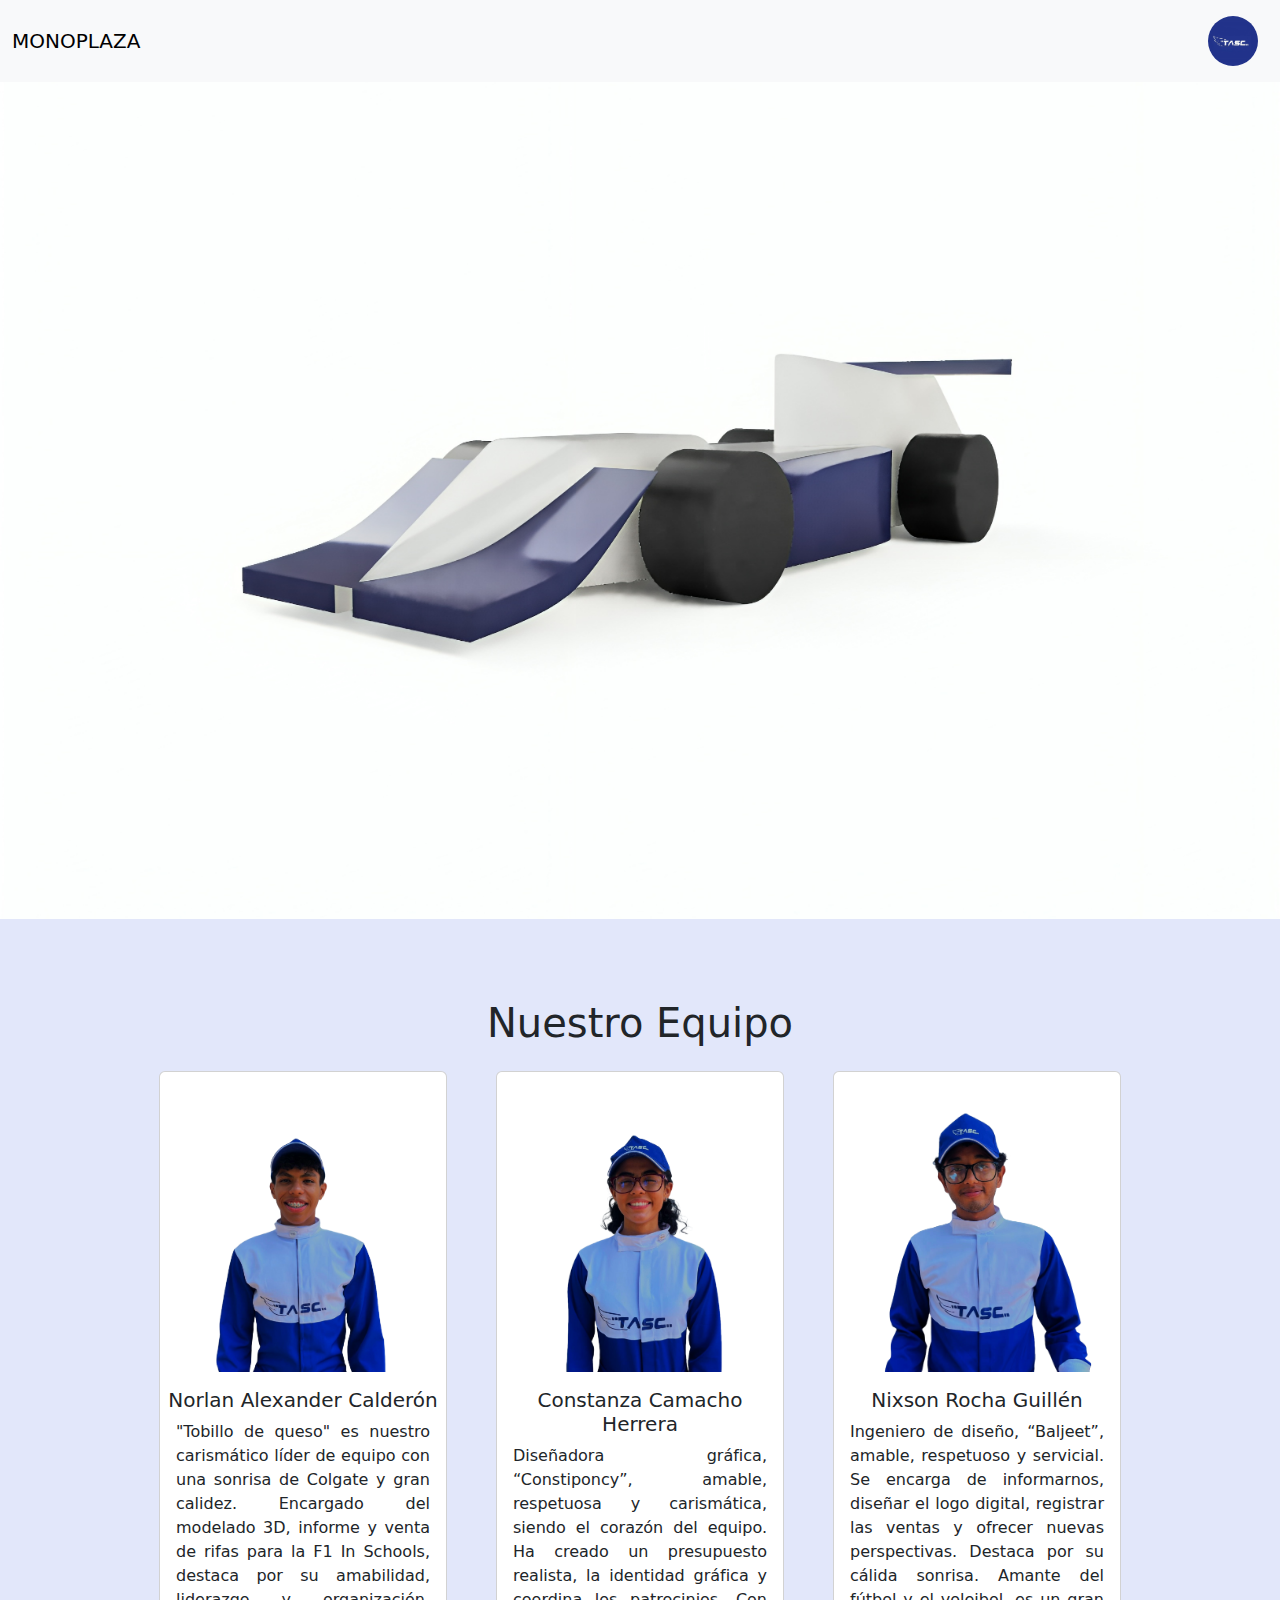
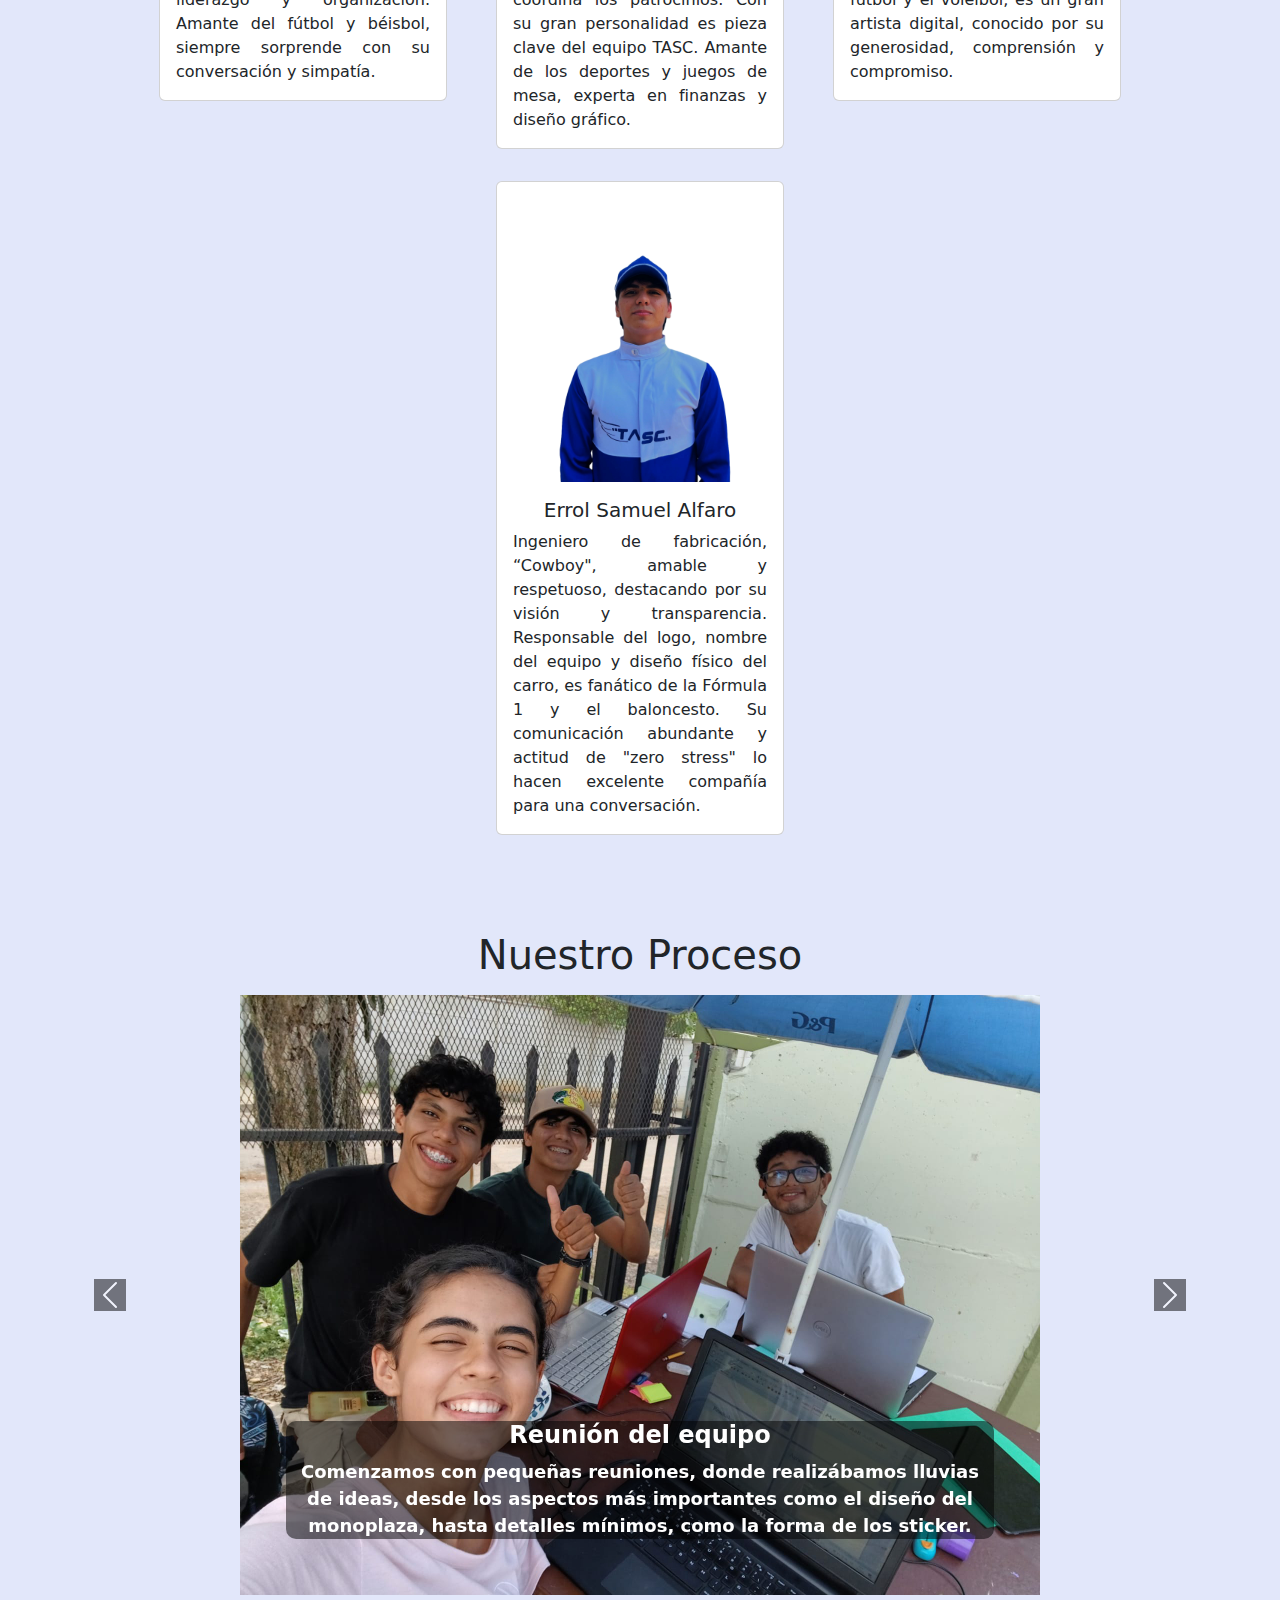
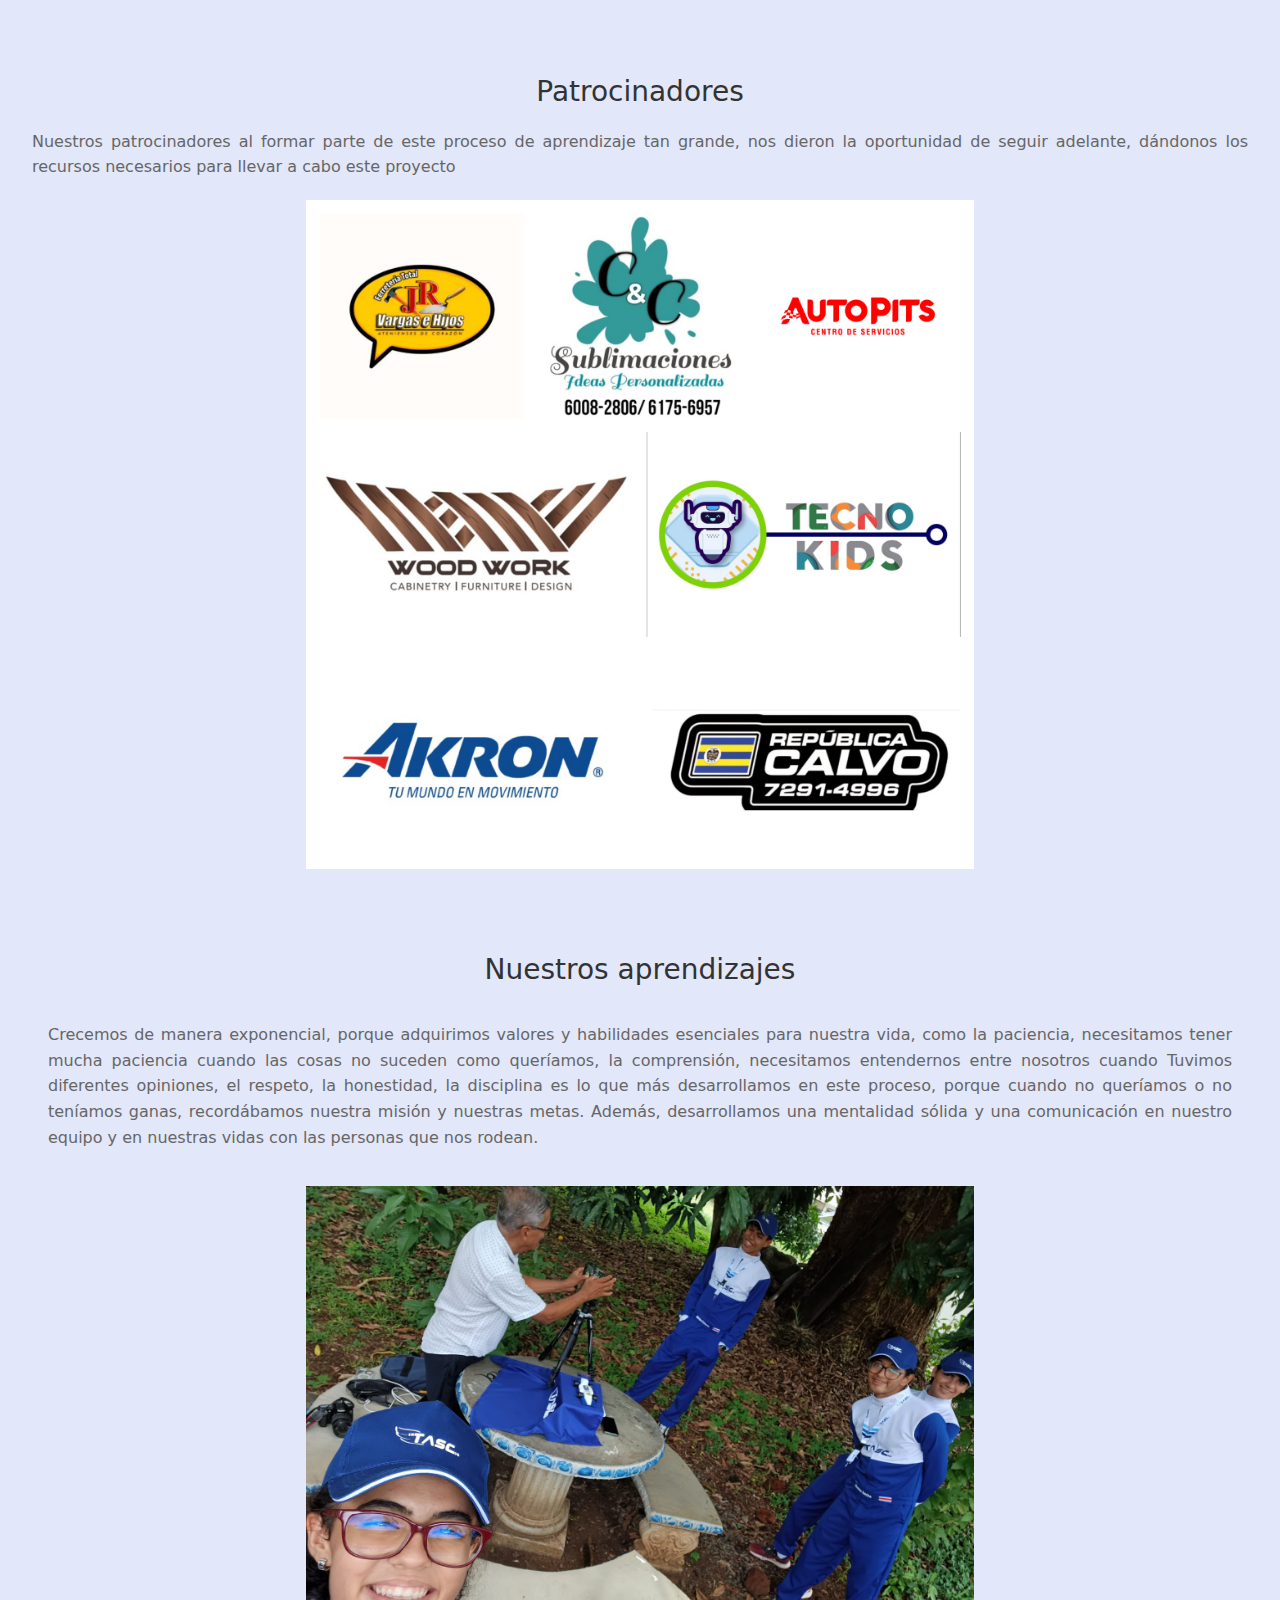
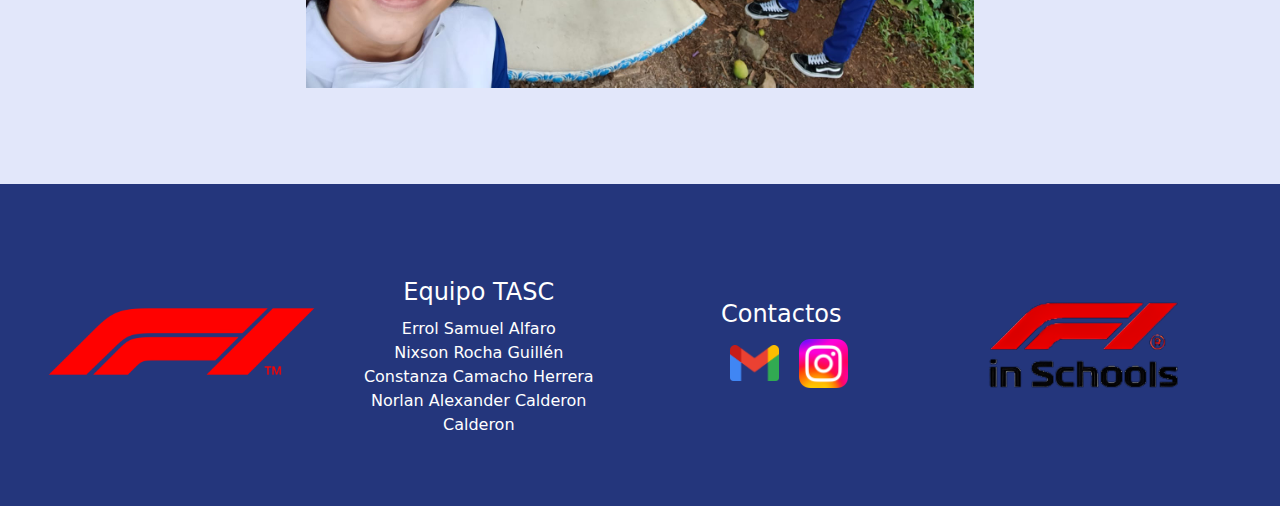
==== index.html @ fb1535e4 "Add files via upload" ====
<!DOCTYPE html>
<html lang="es">
	<head>
		<meta charset="UTF-8" />
		<meta name="viewport" content="width=device-width, initial-scale=1.0" />
		<title>TASC F1</title>
		<link rel="shortcut icon" href="img/WhatsApp_Image_2024-05-23_at_6.12.02_PM-transformed.jpeg" type="image/x-icon">
		<link rel="stylesheet" href="css/index.css" />
		<link rel="stylesheet"
			href="https://cdn.jsdelivr.net/npm/bootstrap@5.3.3/dist/css/bootstrap.min.css" />
	</head>
	<body>
		<nav class="navbar navbar-expand-lg bg-body-tertiary">
			<div class="container-fluid">
				<!-- <a class="navbar-brand" href="index.html">INICIO</a> -->
				<a class="navbar-brand" aria-current="page"
								href="monoplaza.html">MONOPLAZA</a>
				<button class="navbar-toggler" type="button" data-bs-toggle="collapse"
					data-bs-target="#navbarText" aria-controls="navbarText"
					aria-expanded="false" aria-label="Toggle navigation">
					<span class="navbar-toggler-icon"></span>
				</button>
				<div class="collapse navbar-collapse" id="navbarText">
					<ul class="navbar-nav me-auto mb-2 mb-lg-0">
						<li class="nav-item">
							
						</li>
					</ul>
					<ul class="navbar-nav me-auto mb-2 mb-lg-0"></ul>
					<span class="navbar-text">
						<img src="img/WhatsApp_Image_2024-05-23_at_6.12.02_PM-transformed.jpeg" alt="Logo" class="navbar-logo" />
						
					</span>
				</div>
			</div>
		</nav>

		<section class="boxin" id="boxin">
			<div class="box_hero">
			</div>
		</section>

		<h1 class="team">Nuestro Equipo</h1>

		<div class="grid text-center">
			<div class="g-col-4">
				<div class="card">
					<img src="img/NA.Calderon.png" class="card-img-top" alt="..." />
					<h5 class="card-title">Norlan Alexander Calderón</h5>
					<div class="card-body">
						<p class="card-text">
							"Tobillo de queso" es nuestro carismático líder de equipo con una sonrisa
							de Colgate y gran calidez. Encargado del modelado 3D, informe y venta de
							rifas para la F1 In Schools, destaca por su amabilidad, liderazgo
							y organización. Amante del fútbol y béisbol, siempre sorprende con su
							conversación y simpatía.
						</p>
					</div>
				</div>
			</div>
			<div class="g-col-4">
				<div class="card">
					<img src="img/C.Camacho.png" class="card-img-top" alt="..." />
					<h5 class="card-title">Constanza Camacho Herrera</h5>
					<div class="card-body">
						<p class="card-text">
							Diseñadora gráfica, “Constiponcy”, amable, respetuosa y carismática,
							siendo el corazón del equipo. Ha creado un presupuesto realista, la
							identidad gráfica y coordina los patrocinios. Con su gran personalidad es
							pieza clave del equipo TASC. Amante de los deportes y juegos de mesa,
							experta en finanzas y diseño gráfico.
						</p>
					</div>
				</div>
			</div>
			<div class="g-col-4">
				<div class="card">
					<img src="img/N.Rocha.png" class="card-img-top" alt="..." />
					<h5 class="card-title">Nixson Rocha Guillén</h5>
					<div class="card-body">
						<p class="card-text">
							Ingeniero de diseño, “Baljeet”, amable, respetuoso y servicial. Se
							encarga de informarnos, diseñar el logo digital, registrar las ventas y
							ofrecer nuevas perspectivas. Destaca por su cálida sonrisa. Amante del
							fútbol y el voleibol, es un gran artista digital, conocido por su
							generosidad, comprensión y compromiso.
						</p>
					</div>
				</div>
			</div>
			<div class="g-col-4">
				<div class="card">
					<img src="img/E.S.Alfaro.png" class="card-img-top" alt="..." />
					<h5 class="card-title">Errol Samuel Alfaro</h5>
					<div class="card-body">
						<p class="card-text">
							Ingeniero de fabricación, “Cowboy", amable y respetuoso, destacando por
							su visión y transparencia. Responsable del logo, nombre del equipo y
							diseño físico del carro, es fanático de la Fórmula 1 y el baloncesto.
							Su comunicación abundante y actitud de "zero stress" lo hacen excelente
							compañía para una conversación.
						</p>
					</div>
				</div>
			</div>
		</div>

		<h1 class="team">Nuestro Proceso</h1>

		<div id="carouselExampleCaptions" class="carousel slide">
			<div class="carousel-inner">
				<div class="carousel-item active">
					<img src="./img/Reunión dele quipo.jpeg" class="d-block w-100" alt="..." />
					<div class="carousel-caption d-none d-md-block">
						<div class="carru">
							<h5 class="center">Reunión del equipo</h5>
							<p class="center">
								Comenzamos con pequeñas reuniones, donde realizábamos lluvias de ideas,
								desde los aspectos más importantes como el diseño del monoplaza, hasta
								detalles mínimos, como la forma de los sticker.
							</p>
						</div>
					</div>
				</div>
				<div class="carousel-item">
					<img src="./img/Boceto a lápiz.jpeg" class="d-block w-100" alt="..." />
					<div class="carousel-caption d-none d-md-block">
						<div class="carru">
							<h5 class="center">Bocetos</h5>
							<p class="center">
								Luego de tener la mayoría de los detalles cubiertos, comenzamos a
								desarrollar bocetos de nuestro posible monoplaza, siempre siguiendo la
								mayor aerodinámica posible y lo logramos gracias al principio de
								Bernoulli.
							</p>
						</div>
					</div>
				</div>
				<div class="carousel-item">
					<img src="./img/monopla.png" class="d-block w-100"
						alt="..." />
					<div class="carousel-caption d-none d-md-block">
						<div class="carru">
							<h5 class="center">Modelado del monoplaza</h5>
							<p class="center">
								El monoplaza comenzó con un boceto basado en principios de aerodinámica,
								mecánica de fluidos y diseño de monoplazas de F1. Tras una investigación
								exhaustiva, se creó un diseño 3D en AutoDesk por ser la opción
								más económica. Con el diseño listo, se estudió el material y se decidió
								lijar el vehículo para un acabado seguro y de calidad, a pesar del
								tiempo que este proceso requiere.
							</p>
						</div>
					</div>
				</div>
			</div>
			<button class="carousel-control-prev" type="button"
				data-bs-target="#carouselExampleCaptions" data-bs-slide="prev">
				<span class="carousel-control-prev-icon" aria-hidden="true"></span>
				<span class="visually-hidden">Previous</span>
			</button>
			<button class="carousel-control-next" type="button"
				data-bs-target="#carouselExampleCaptions" data-bs-slide="next">
				<span class="carousel-control-next-icon" aria-hidden="true"></span>
				<span class="visually-hidden">Next</span>
			</button>
		</div>

		<div class="texto-carrusel">
			<h3 class="center">Reunión del equipo</h3>
			<p class="justify">Comenzamos con pequeñas reuniones, donde realizábamos
				lluvias de ideas, desde los aspectos más importantes como el diseño del
				monoplaza, hasta detalles mínimos, como la forma de los sticker.</p>

			<h3 class="center">Bocetos</h3>
			<p class="justify">
				Luego de tener la mayoría de los detalles cubiertos, comenzamos a
				desarrollar bocetos de nuestro posible monoplaza, siempre siguiendo la mayor
				aerodinámica posible y lo logramos gracias al principio de Bernoulli
			</p>

			<h3 class="center">Modelado del monoplaza</h3>
			<p class="justify">
				El monoplaza empezó con un boceto de lo que creíamos que podíamos
				implementar para el diseño del mismo, en base a una ardua investigación de
				los principios de aerodinámica, mecánica de fluidos y monoplazas de la
				fórmula 1,
				ya teniendo el conocimiento y el boceto claro, sigue la parte en diseño en
				3D que se realizo en el software de AutoDesk ya que era la mejor opción para
				nuestro presupuesto, teniendo el diseño en 3D, estábamos listos para
				moldear el vehículo, aunque primero había que hacer un estudio del material
				y saber que podíamos usar para su elaboración y coincidimos que lo mejor
				sería lijarlo en su totalidad a pesar de ser un proceso más tardado era
				mucho más seguro y con un mejor acabado.
			</p>
		</div>

		<div class="contenido">
			<h1>Patrocinadores</h1>
			<p>Nuestros patrocinadores al formar parte de este proceso de aprendizaje tan
				grande, nos dieron la oportunidad de seguir adelante, dándonos los recursos
				necesarios para llevar a cabo este proyecto</p>
			<img src="img/BeFunky-collage (1).png" alt />

			<h1 class="espacio">Nuestros aprendizajes</h1>
			<p class="justify">
				Crecemos de manera exponencial, porque adquirimos valores y habilidades
				esenciales para nuestra vida, como la paciencia, necesitamos tener mucha
				paciencia cuando las cosas no suceden como queríamos, la comprensión,
				necesitamos entendernos entre nosotros cuando Tuvimos diferentes opiniones,
				el respeto, la honestidad, la disciplina es lo que más desarrollamos en este
				proceso, porque cuando no queríamos o no teníamos ganas, recordábamos
				nuestra misión y nuestras metas. Además, desarrollamos una mentalidad sólida
				y una comunicación en nuestro equipo y en nuestras vidas con las personas
				que nos rodean.
			</p>
			<img src="img/Foto para la parte de los aprendizajes.jpeg" alt />
		</div>

		<div class="espacio"></div>

		<footer id="footer">
			<div class="footer-container">
				<div class="logo-column">
					<img src="img/f1-red-800px.avif" alt="Logo" />
				</div>
				<div class="info-column">
					<h4 class="abajo">Equipo TASC</h4>
					<ul>
						<div class="center1">
							Errol Samuel Alfaro <br />
							Nixson Rocha Guillén <br />
							Constanza Camacho Herrera <br />
							Norlan Alexander Calderon Calderon <br />
						</div>
					</ul>
				</div>
				<div class="services-column">
					<h4 class="abajo">Contactos</h4>
					<ul>
						<div class="center1">
							<a href="mailto:tascompeticion@gmail.com" class="no-hover"><img src="img/Gmail_icon_(2020).svg.png" alt=""></a>
								<a class="instagram" href="https://www.instagram.com/tasc_team_f1?utm_source=ig_web_button_share_sheet&igsh=ZDNlZDc0MzIxNw==" target="_blank" rel="noopener noreferrer"> <img src="img/Instagram_logo_2022.svg.png" alt=""></a>
						</div>
					</ul>
				</div>
				<div class="logo-column logo2">
					<img src="img/F1-in-Schools-Stretch-Black-scaled-e1608034793347.png"
						alt="Logo" id="logoImagen" />
				</div>
			</div>
		</footer>

		<script src="js/index.js"></script>
		<script
			src="https://cdn.jsdelivr.net/npm/bootstrap@5.3.3/dist/js/bootstrap.bundle.min.js"></script>
	</body>
</html>
---- css/index.css ----
* {
  margin: 0;
  padding: 0;
  box-sizing: border-box;
  text-align: justify;
}

body {
  font-family: Arial, sans-serif;
  margin: 0;
  padding: 0;
  background-color: #cdd5f693 !important;
}
.navbar-logo {
  width: 50px;
  height: auto;
  margin-right: 10px;
  border-radius: 60px;
}


.navbar-text {
  font-size: 16px;
  font-weight: bold;
  color: #333;
}

.titleHero {
  color: white;
  text-align: center;
}

.box_hero {
  width: 100%;
  height: 93vh;
  display: flex;
  flex-direction: column;
  justify-content: center;
  align-items: center;
  background-image: url(../img/Diseño\ en\ digital.png);
  background-position: center;
  background-size: cover;
}

.team {
  text-align: center;
  margin-top: 2em;
}


.card-title {
  text-align: center;
  margin-top: 0.8em;
}

.card-text {
  margin-top: -1em;
}

.carousel-inner {
  width: 100%;
  max-height: 50em;
  overflow: hidden;
}

.carousel-item img {
  height: 43.5em;
  object-fit: contain;
}

.justify {
  text-align: justify !important;
  padding: 1em;
}

.carousel {
  margin: 1em;
  margin-bottom: 5em;
}

.carousel-item img {
  width: 100%; /* Asegura que la imagen ocupe todo el ancho del contenedor */
  height: 600px; /* Establece una altura fija para todas las imágenes */
  object-fit: contain; /* Ajusta la imagen para que cubra el área establecida, manteniendo su relación de aspecto */
}

.carousel-caption {
  max-width: 60%; /* Asegura que la leyenda no sea más ancha que el contenedor */
  padding: 0 20px; /* Añade un poco de relleno para que el texto no toque los bordes */
  margin-left: auto;
  margin-right: auto;
}

.carousel-caption .carru {
  background-color: rgba(
    0,
    0,
    0,
    0.5
  ); /* Añade un fondo semitransparente para mejorar la legibilidad */
  border-radius: 10px; /* Opcional: redondea las esquinas del contenedor del texto */
}

.carousel-caption,
.d-none,
.d-md-block {
  justify-content: center;
}

.carousel-caption h5,
.carousel-caption p {
  font-size: 24px;
  font-weight: bold;
}

.carousel-caption p {
  font-size: 18px;
}

.texto-carrusel {
  margin: 2em 10px 6em 10px;
}

.card {
  margin: 5em 14.5px;
  width: 18rem;
}

.card-img-top {
  width: 100%;
  height: 300px; /* Ajusta la altura según tus necesidades */
  object-fit: contain; /* Asegura que la imagen se recorte sin distorsionar */
}

.carousel-control-next-icon,
.carousel-control-prev-icon {
  background-color: black;
}

.carru {
  background-color: #1818188e;
}

.contenido {
  text-align: center; /* Centra el contenido del div */
  margin: 0 2em;
}

.contenido h1 {
  color: #333; /* Color del texto del título */
  font-size: 28px; /* Tamaño de fuente del título */
  margin-bottom: 20px; /* Espacio inferior para separar el título del párrafo */
  text-align: center;
}

.contenido p {
  color: #666; /* Color del texto del párrafo */
  font-size: 16px; /* Tamaño de fuente del párrafo */
  line-height: 1.6; /* Altura de línea para mejorar la legibilidad */
  text-align: justify;
}

.contenido img {
  max-width: 55%; /* Asegura que las imágenes no sean más anchas que su contenedor */
  display: block; /* Elimina cualquier espacio adicional debajo de las imágenes */
  margin: 20px auto; /* Centra las imágenes horizontalmente con un espacio entre ellas */
}

.espacio {
  margin: 6em 0;
}

.espacio {
  margin-top: 3em;
}

/*Footer*/

#footer {
  background-color: #24367c !important;
}

a > i {
  color: #ffffff;
}

.center1 {
  display: block;
  text-align: center;
  margin-top: 10px;
}

.iconos {
  font-size: 0;
}

.iconos i {
  display: inline-block;
  font-size: 23px;
  margin-right: 13px;
  margin-left: 19px;
}

ul {
  list-style: none;
}

footer {
  padding: 20px;
  background-color: var(--negro);
  color: white;
}

.center1 img {
  width: 4em;
  height: auto;
  margin-left: auto;
  margin-right: auto;
  margin-top: 0;
  padding: 0 0 0 15px;
}

.center1 > a,
.col > .sub1,
.separacion > a {
  color: #ffffff;
}

.center1 > a:hover,
.col > .sub1:hover,
.separacion > a:hover {
  color: var(--verdecito);
  border-bottom: 1px dashed var(--verdecito);
  width: fit-content;
  margin-left: auto;
  margin-right: auto;
  font-weight: bold;
}

.footer-container {
  max-width: 1200px;
  margin: 0 auto;
  display: flex;
  flex-wrap: wrap;
  justify-content: space-between;
}

.logo-column > img {
  margin-left: auto;
  margin-right: auto;
  max-width: 100%;
  width: 100%;
}

.logo-column {
  display: flex;
  flex-wrap: wrap;
  flex-shrink: 0;
}

.logo-column {
  flex: 1 0 200px;
  margin-right: 15px;
}

.info-column,
.services-column,
.contact-column {
  flex: 1 0 200px;
  margin-right: 20px;
  
}

.abajo {
  border-bottom: solid 3px var(--verdecito);
  width: fit-content;
  margin-left: auto;
  margin-right: auto;
}

.info-column ul,
.services-column ul,
.contact-column ul {
  list-style: none;
  padding-left: 0;
}

.info-column h4,
.services-column h4,
.contact-column h4 {
  margin-bottom: 10px;
  text-align: center;
}

.contact-column ul {
  list-style: none;
  padding: 0;
  margin: 0;
}

.center {
  text-align: center;
}

a > i:hover {
  font-size: 30px;
  transition: 0.5s;
}

.contact-column li {
  display: flex;
  flex-direction: row;
  align-items: center;
}

.contact-column li a {
  display: flex;
  align-items: center;
  margin-right: 1rem;
}

.contact-column li i {
  font-size: 1.5rem;
  margin-right: 0.5rem;
}

.contact-column {
  width: 100%;
}

@media (max-width: 600px) {
  .menu-icon {
    display: block;
    width: 24px;
    height: 2px;
    background-color: #000;
    position: relative;
    top: 50%;
    transform: translateY(-50%);
  }

  .menu-icon::before,
  .menu-icon::after {
    content: "";
    display: block;
    width: 24px;
    height: 2px;
    background-color: #000;
    position: absolute;
  }

  .menu-icon::before {
    top: -6px;
  }

  .menu-icon::after {
    bottom: -6px;
  }

  .menu-toggle {
    display: flex;
    align-items: center;
  }
}

.grid {
  display: flex;
  flex-wrap: wrap;
  justify-content: center;
}

.g-col-4 {
  flex-basis: calc(25% - 20px);
  margin: -4em 10px;
}

@media (max-width: 700px) {
  .box_hero {
    background-image: url(../img/file\ \(1\).png);
    background-size: contain;
    background-repeat: no-repeat;
  }
}

.carousel-caption {
  text-align: center;
}

@media (max-width: 767px) {
  .carousel-caption {
    position: static;
    width: auto;
    text-align: center;
    padding: 10px;
  }

  .carousel-caption h5,
  .carousel-caption p {
    display: block;
    text-align: center;
  }
}

@media (min-width: 492px) and (max-width: 700px) {
  .services-column {
    margin-top: 12%;
  }
  .info-column {
    margin-top: 15%;
  }
}

@media (min-width: 701px) and (max-width: 711px) {
  .info-column {
    margin-top: 14%;
  }
  .services-column {
    margin-top: 0;
  }
}

@media (max-width: 491px) {
  .services-column {
    margin-top: 5em;
  }
}

@media (min-width: 712px) and (max-width: 10000px) {
  .services-column {
    margin-top: 8%;
  }
  .info-column {
    margin-top: 6.2%;
  }
}

@media (min-width: 712px) and (max-width: 926px) {
  .services-column {
    margin-top: 10.5%;
  }
  .info-column {
    margin-top: 6.2%;
  }
}

@media (max-width: 839px) {
  .carru {
    display: none !important;
  }
}

@media (max-width: 700px) {
  .carousel {
    margin-top: -2em;
  }
}

@media (max-width: 650px) {
  .carousel {
    margin-top: -2em;
  }
}

@media (max-width: 580px) {
  .carousel {
    margin-top: -4em;
  }
}

@media (max-width: 520px) {
  .carousel {
    margin-top: -6em;
  }
}

@media (max-width: 480px) {
  .carousel {
    margin-top: -7em;
  }
}

@media (max-width: 828px) {
  .texto-carrusel {
    margin-top: -4em;
  }
}

@media (max-width: 604px) {
  .texto-carrusel {
    margin-top: -7em;
  }
}

@media (max-width: 500px) {
  .texto-carrusel {
    margin-top: -10em;
  }
}

@media (max-width: 900px) {
  .contenido img {
    max-width: 70%;
  }
}


@media (max-width: 700px) {
  .contenido img {
    max-width: 100%;
  }
}
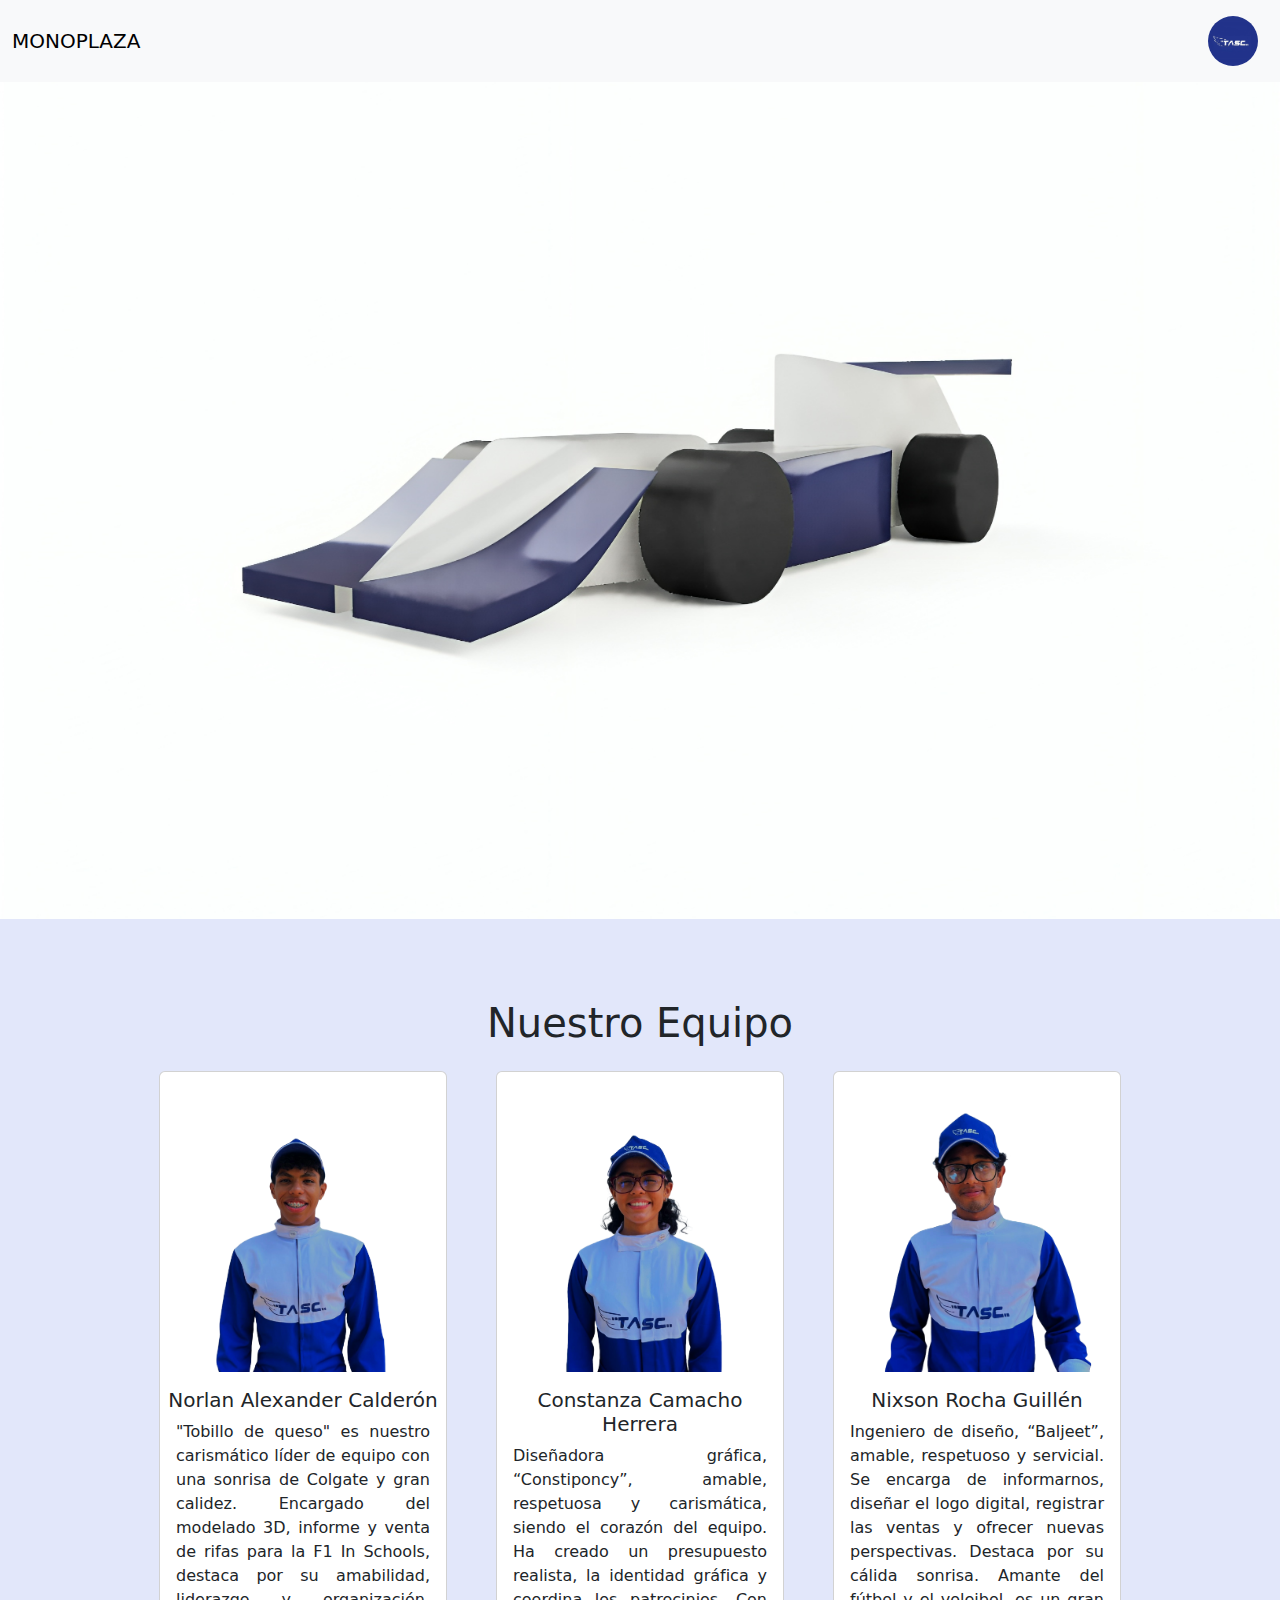
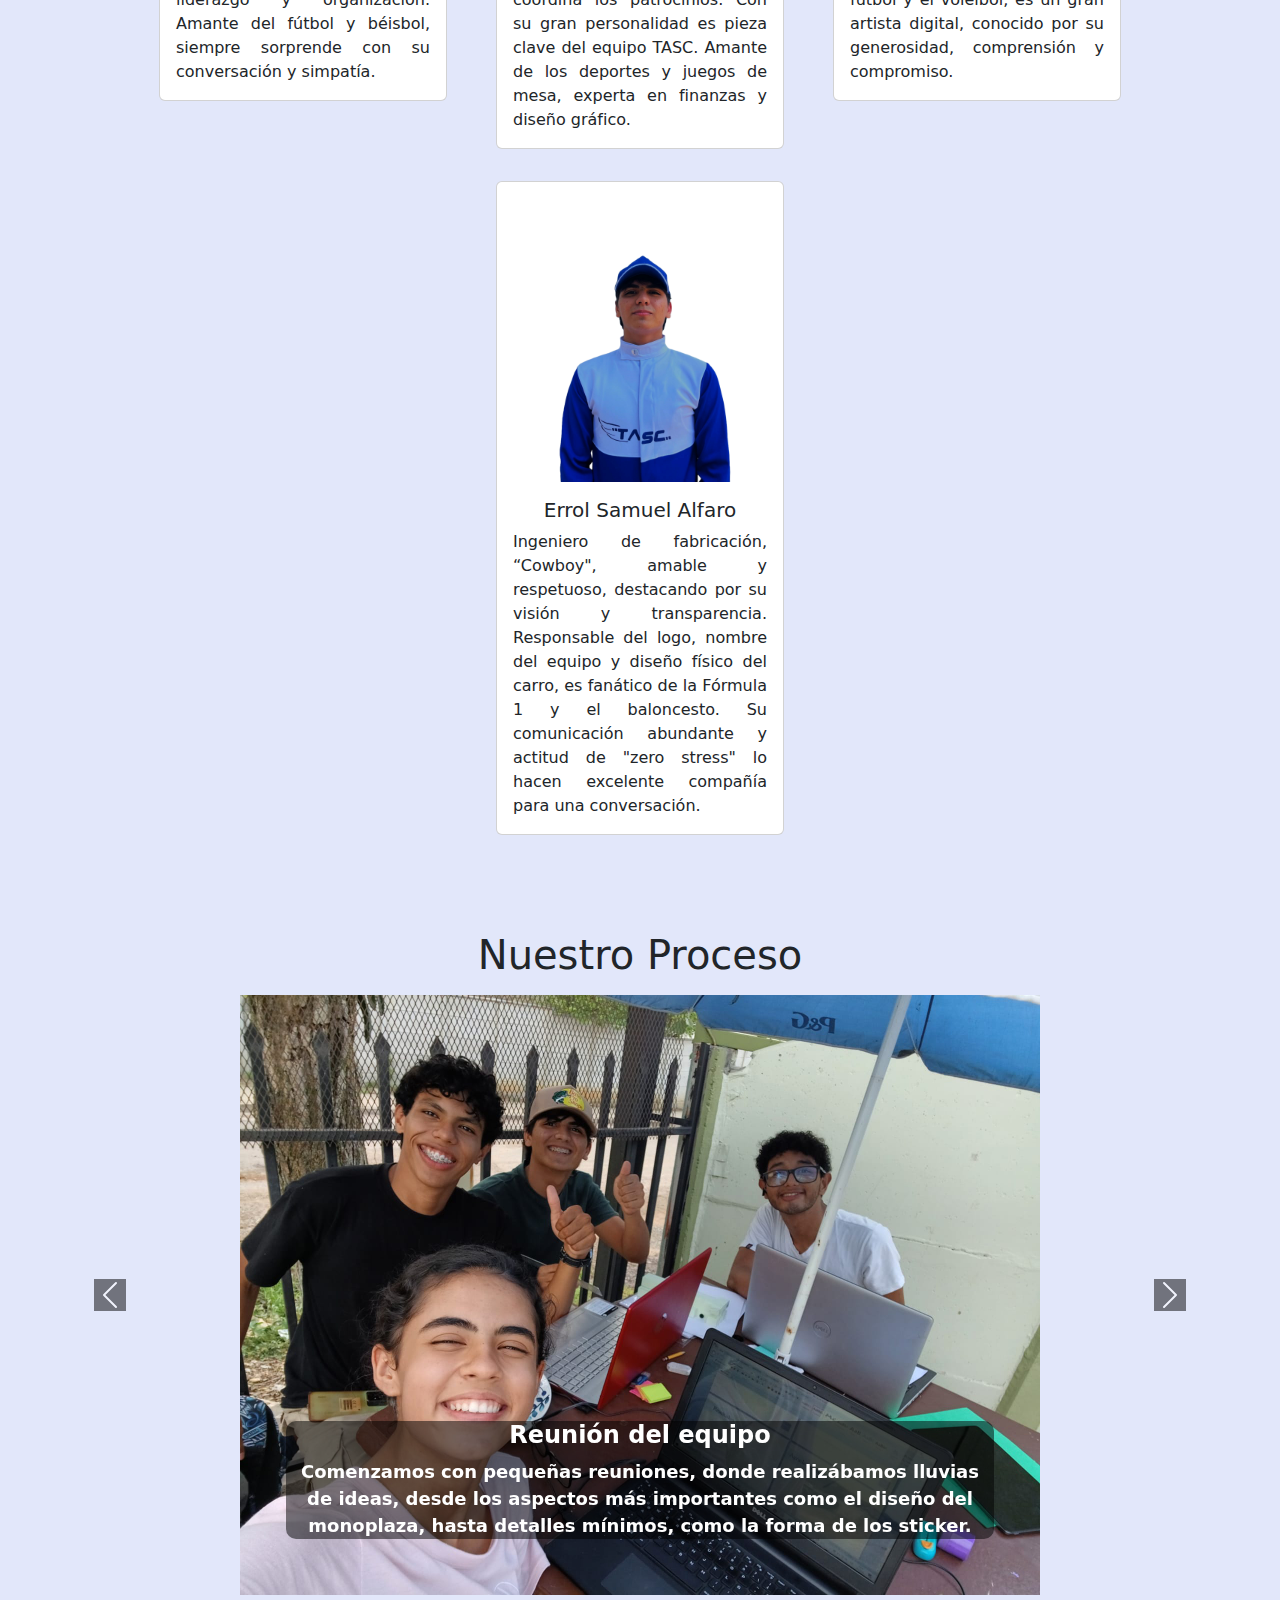
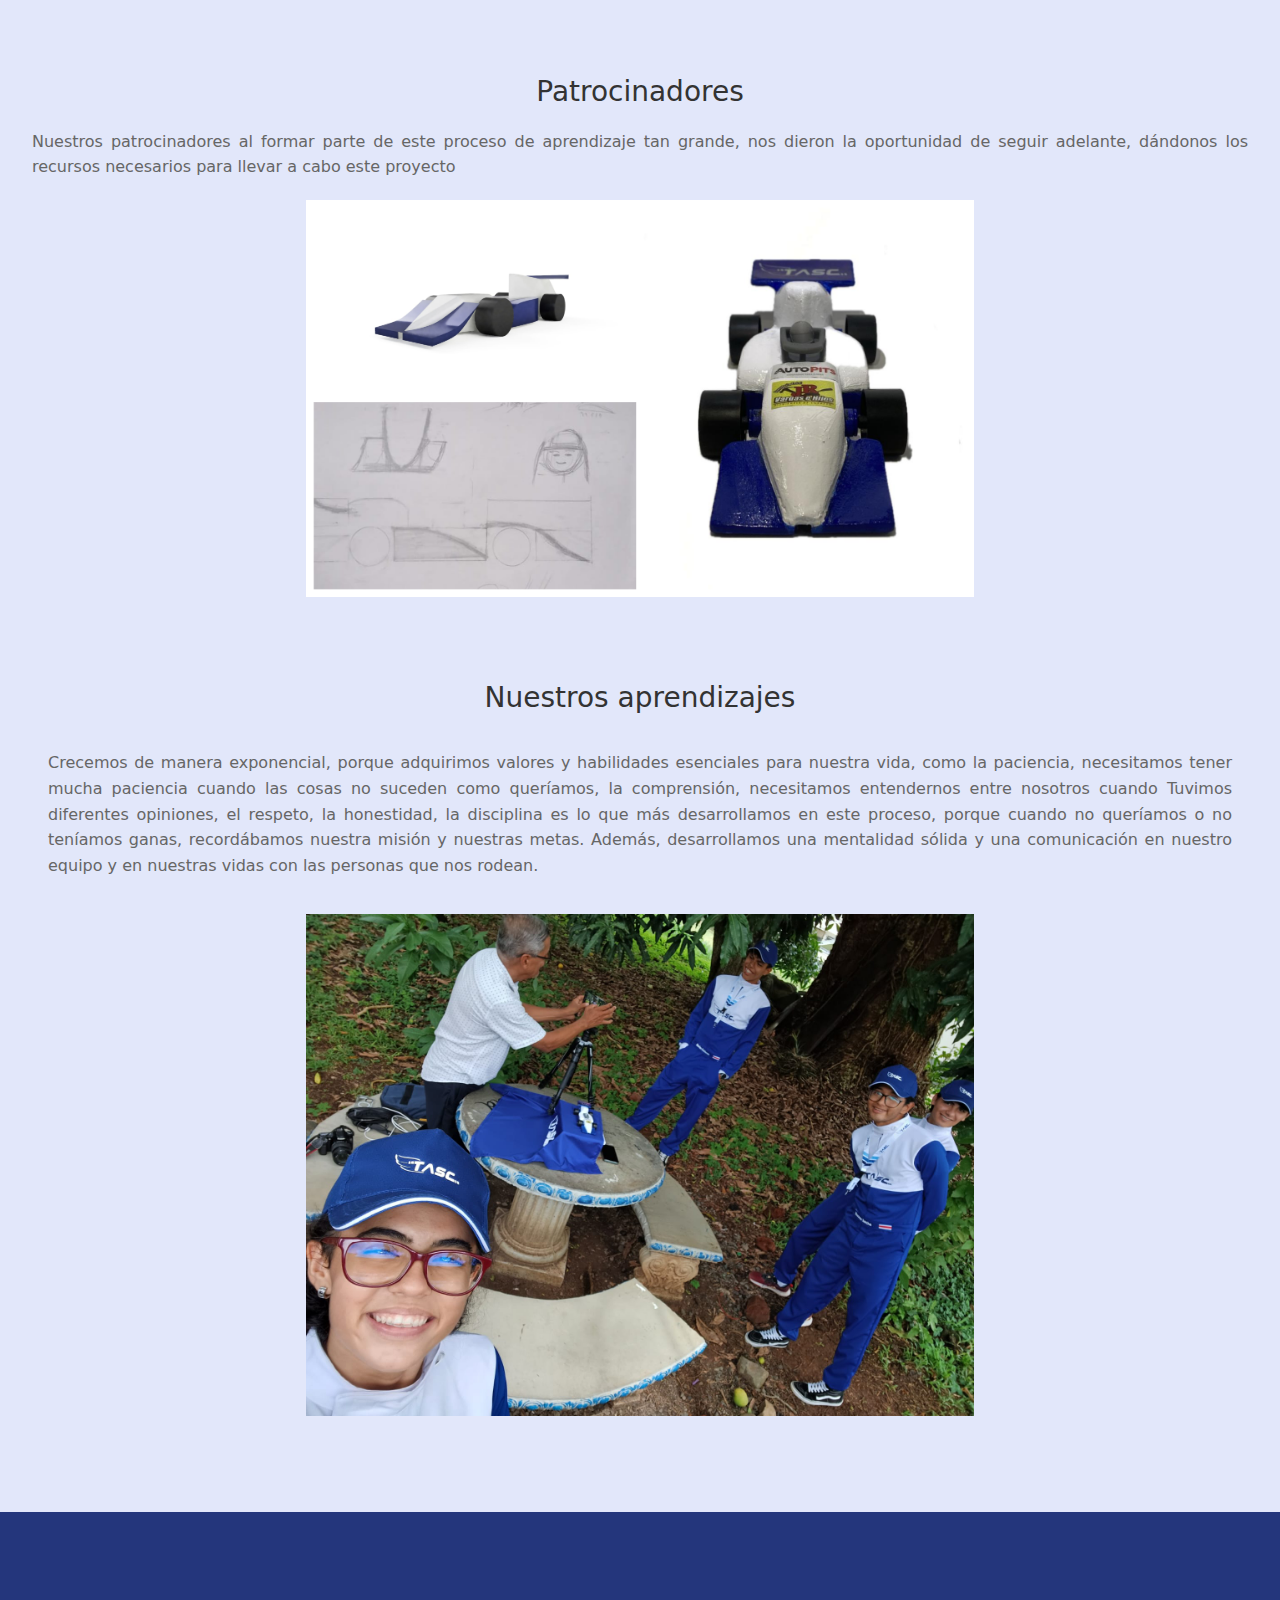
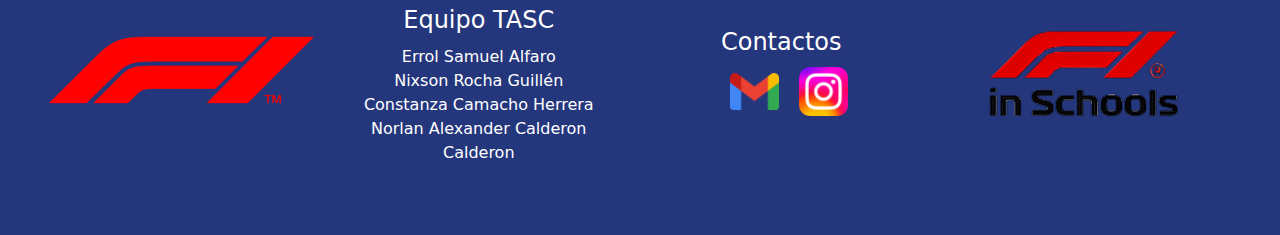
==== commit 3091d15c: "Add files via upload" ====
--- a/index.html
+++ b/index.html
@@ -200,7 +200,7 @@
 			<p>Nuestros patrocinadores al formar parte de este proceso de aprendizaje tan
 				grande, nos dieron la oportunidad de seguir adelante, dándonos los recursos
 				necesarios para llevar a cabo este proyecto</p>
-			<img src="img/BeFunky-collage (1).png" alt />
+			<img src="img/Todos.png" alt />
 
 			<h1 class="espacio">Nuestros aprendizajes</h1>
 			<p class="justify">
